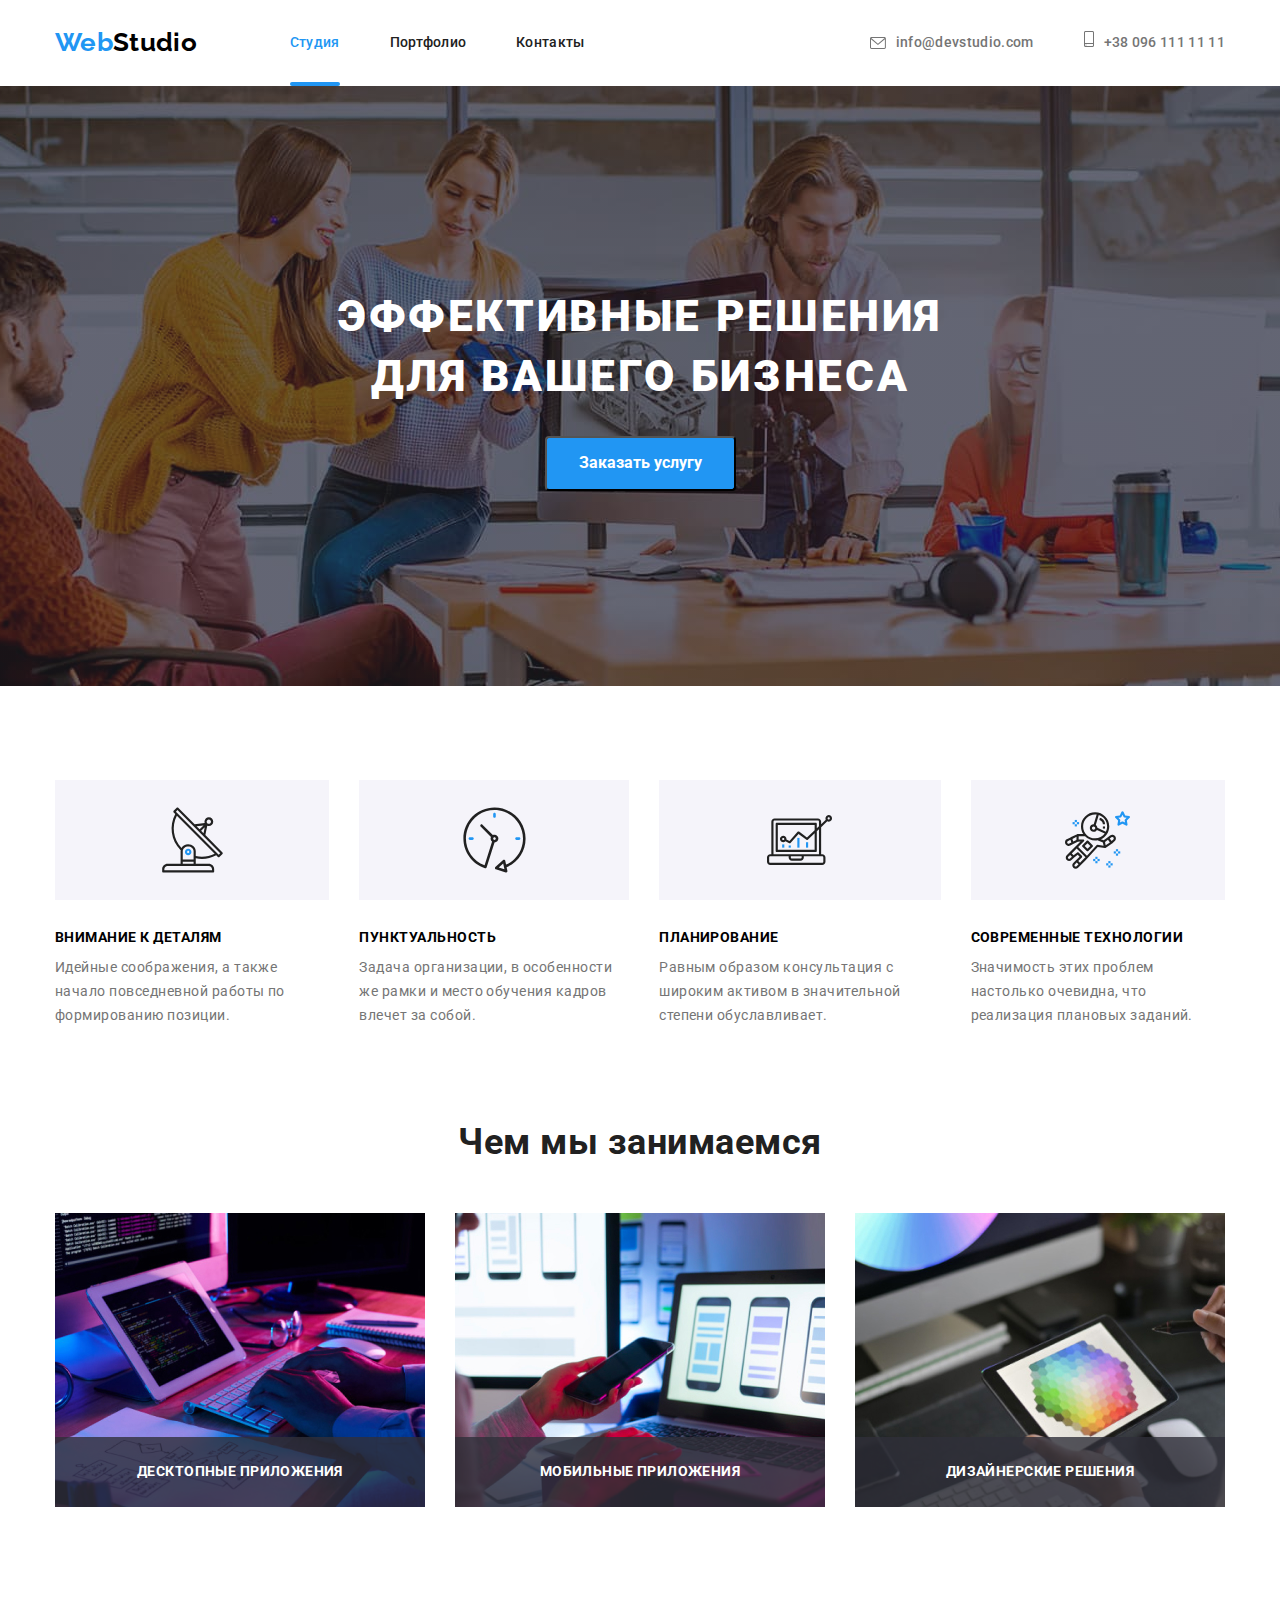
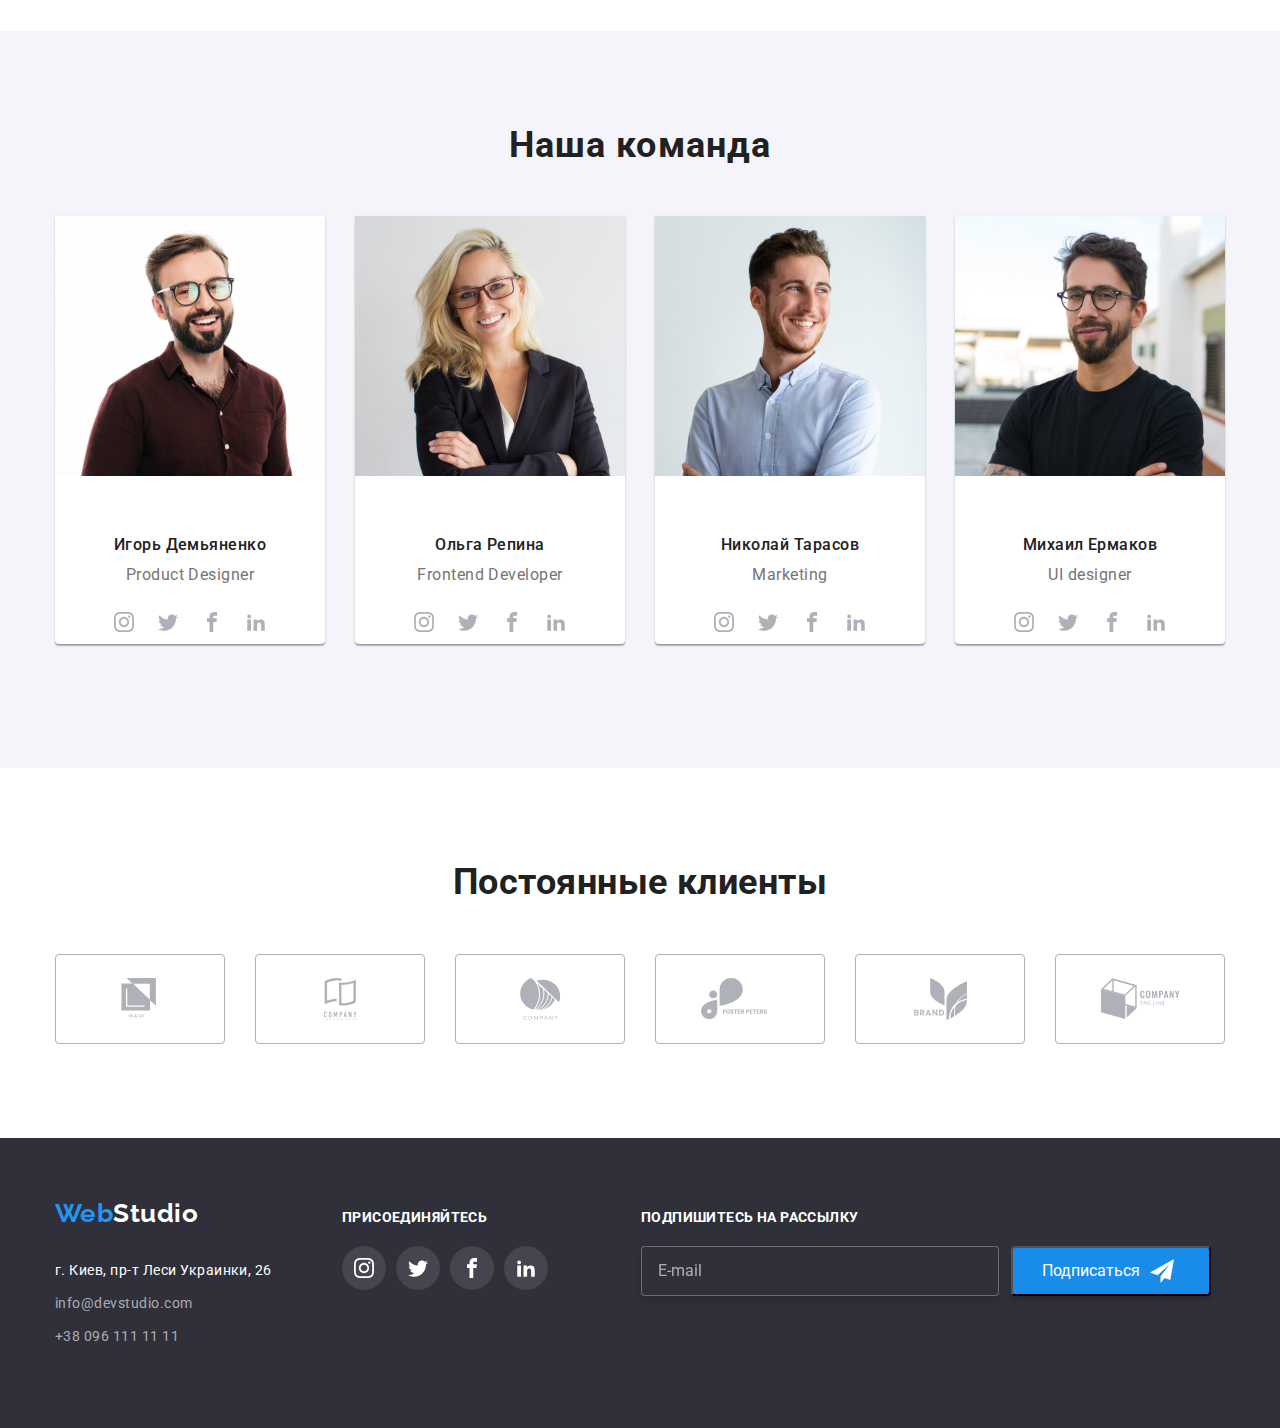
==== index.html @ 9c7c7251 "bbb" ====
<!DOCTYPE html>
<html lang="ru">
  <head>
    <meta charset="UTF-8" />
    <meta name="viewport" content="width=device-width, initial-scale=1.0" />
    <title>WebStudio</title>
    <link
      href="https://fonts.googleapis.com/css2?family=Raleway:wght@700&family=Roboto:wght@400;500;700;900&display=fallback"
      rel="stylesheet"
    />
    <link
      rel="stylesheet"
      href="https://cdnjs.cloudflare.com/ajax/libs/modern-normalize/1.0.0/modern-normalize.min.css"
    />
    <link rel="stylesheet" href="./css/styles.css" />
  </head>
  <body>
    <!-- Логотип и навигация -->
    <header class="nav-and-contacts">
      <div class="container flex-header">
        <nav class="flex-nav">
          <a class="link logo" href="./index.html">
            <span class="accent-color">Web</span>Studio</a
          >
          <ul class="list site-nav text">
            <li class="item">
              <a class="link current" href="./index.html">Студия</a>
            </li>
            <li class="item">
              <a class="link" href="./portfolio.html">Портфолио</a>
            </li>
            <li class="item">
              <a class="link" href="">Контакты</a>
            </li>
          </ul>
        </nav>

        <!-- Контакты -->
        <address class="font-style">
          <ul class="list text contacts">
            <li class="item">
              <a class="link link-addres" href="mailto:info@devstudio.com">
                <svg class="icon-email hover">
                  <use
                    href="./images/symbol-defs2.svg#icon-envelope-hover-1"
                  ></use>
                </svg>
                info@devstudio.com</a
              >
            </li>

            <li class="item link-addres">
              <a class="link" href="tel:+380961111111">
                <svg class="icon-mobile hover">
                  <use href="./images/symbol-defs2.svg#icon-smartphone"></use>
                </svg>
                +38 096 111 11 11</a
              >
            </li>
          </ul>
        </address>
      </div>
    </header>

    <main>
      <!-- Основное содержимое - секция герой -->
      <section class="wrap-hero">
        <div class="banner">
          <h1 class="header-hero">Эффективные решения для вашего бизнеса</h1>
          <button type="button" class="button-text" data-modal-open>
            Заказать услугу
          </button>
        </div>
      </section>

      <!-- 2-я секция - список преимуществ -->
      <section class="wrap-why-we">
        <div class="container">
          <h2 class="hidden-title">Наши преимущества</h2>
          <ul class="list list-why-we">
            <li class="item description icon">
              <div class="icon-container">
                <svg class="icon-size">
                  <use href="./images/svg/symbol-defs.svg#icon-antenna-1"></use>
                </svg>
              </div>
              <h3 class="subtitle-why-we">Внимание к деталям</h3>
              <p class="text mg-zero">
                Идейные соображения, а также начало повседневной работы по
                формированию позиции.
              </p>
            </li>
            <li class="item description icon">
              <div class="icon-container">
                <svg class="icon-size">
                  <use href="./images/svg/symbol-defs.svg#icon-clock-1"></use>
                </svg>
              </div>
              <h3 class="subtitle-why-we">Пунктуальность</h3>
              <p class="text mg-zero">
                Задача организации, в особенности же рамки и место обучения
                кадров влечет за собой.
              </p>
            </li>
            <li class="item description icon">
              <div class="icon-container">
                <svg class="icon-size">
                  <use href="./images/svg/symbol-defs.svg#icon-diagram-1"></use>
                </svg>
              </div>
              <h3 class="subtitle-why-we">Планирование</h3>
              <p class="text mg-zero">
                Равным образом консультация с широким активом в значительной
                степени обуславливает.
              </p>
            </li>
            <li class="item description icon">
              <div class="icon-container">
                <svg class="icon-size">
                  <use
                    href="./images/svg/symbol-defs.svg#icon-astronaut-1"
                  ></use>
                </svg>
              </div>
              <h3 class="subtitle-why-we">Современные технологии</h3>
              <p class="text mg-zero">
                Значимость этих проблем настолько очевидна, что реализация
                плановых заданий.
              </p>
            </li>
          </ul>
        </div>
      </section>
      <!-- ывыва -->
      <!-- 3-я секция - чем мы занимаемся -->
      <section class="wrap-about-us">
        <div class="container">
          <h2 class="header-section">Чем мы занимаемся</h2>
          <ul class="list about-us">
            <li class="item">
              <div class="work-list">
                <img
                  src="./images/1.jpg"
                  alt="Процесс программирования"
                  width="370"
                />
                <h3 class="work-list-title">Десктопные приложения</h3>
              </div>
            </li>
            <li class="item">
              <div class="work-list">
                <img
                  src="./images/2.jpg"
                  alt="Мобильная адаптация программы"
                  width="370"
                />
                <h3 class="work-list-title">Мобильные приложения</h3>
              </div>
            </li>
            <li class="item">
              <div class="work-list">
                <img
                  src="./images/3.jpg"
                  alt="Подбор цветов на планшете"
                  width="370"
                />
                <h3 class="work-list-title">Дизайнерские решения</h3>
              </div>
            </li>
          </ul>
        </div>
      </section>

      <!-- 4-я секция - наша команда -->
      <section class="wrap-our-team">
        <div class="container">
          <h2 class="header-section">Наша команда</h2>
          <ul class="list our-team">
            <li class="item icon-team">
              <img
                class="indent-pic"
                src="./images/igor-demianenko.jpg"
                alt="Фото Игоря Демьяненко"
                width="270"
              />

              <h3 class="subtitle-our-team">Игорь Демьяненко</h3>
              <p class="text-our-team">Product Designer</p>
              <!-- Вставляю разметку для  иконок соцсетей -->
              <ul class="icon-svg">
                <!-- Instagram -->
                <li class="list-team">
                  <a class="icon-set" href="#" aria-label="Instagram icon">
                    <svg class="link-svg">
                      <use
                        href="./images/clients/symbol-defs.svg#icon-instagram"
                      ></use>
                    </svg>
                  </a>
                </li>
                <!-- Twitter -->
                <li class="list-team">
                  <a class="icon-set" href="#" aria-label="twitter icon">
                    <svg class="link-svg">
                      <use
                        href="./images/clients/symbol-defs.svg#icon-twitter"
                      ></use>
                    </svg>
                  </a>
                </li>
                <!-- facebook -->
                <li class="list-team">
                  <a class="icon-set" href="#" aria-label="twitter icon">
                    <svg class="link-svg">
                      <use
                        href="./images/clients/symbol-defs.svg#icon-facebook"
                      ></use>
                    </svg>
                  </a>
                </li>
                <!-- linkedin -->
                <li class="list-team">
                  <a class="icon-set" href="#" aria-label="twitter icon">
                    <svg class="link-svg">
                      <use
                        href="./images/clients/symbol-defs.svg#icon-linkedin2"
                      ></use>
                    </svg>
                  </a>
                </li>
              </ul>
            </li>
            <!-- конец разметки иконок  Игоря демьяненко -->

            <li class="item icon-team">
              <img
                class="indent-pic"
                src="./images/olha-repina.jpg"
                alt="Фото Ольги Репиной"
                width="270"
              />

              <h3 class="subtitle-our-team">Ольга Репина</h3>
              <p class="text-our-team">Frontend Developer</p>

              <ul class="icon-svg">
                <!-- Instagram -->
                <li class="list-team">
                  <a class="icon-set" href="#" aria-label="Instagram icon">
                    <svg class="link-svg">
                      <use
                        href="./images/clients/symbol-defs.svg#icon-instagram"
                      ></use>
                    </svg>
                  </a>
                </li>
                <!-- Twitter -->
                <li class="list-team">
                  <a class="icon-set" href="#" aria-label="twitter icon">
                    <svg class="link-svg">
                      <use
                        href="./images/clients/symbol-defs.svg#icon-twitter"
                      ></use>
                    </svg>
                  </a>
                </li>
                <!-- facebook -->
                <li class="list-team">
                  <a class="icon-set" href="#" aria-label="twitter icon">
                    <svg class="link-svg">
                      <use
                        href="./images/clients/symbol-defs.svg#icon-facebook"
                      ></use>
                    </svg>
                  </a>
                </li>
                <!-- linkedin -->
                <li class="list-team">
                  <a class="icon-set" href="#" aria-label="twitter icon">
                    <svg class="link-svg">
                      <use
                        href="./images/clients/symbol-defs.svg#icon-linkedin2"
                      ></use>
                    </svg>
                  </a>
                </li>
              </ul>
              <!-- конец иконок Ольги Репиной  -->
            </li>
            <li class="item icon-team">
              <img
                class="indent-pic"
                src="./images/nikolay-tarasov.jpg"
                alt="Фото Николая Тарасова"
                width="270"
              />

              <h3 class="subtitle-our-team">Николай Тарасов</h3>
              <p class="text-our-team">Marketing</p>
              <!-- начало иконок Николая тарасова  -->
              <ul class="icon-svg">
                <!-- Instagram -->
                <li class="list-team">
                  <a class="icon-set" href="#" aria-label="Instagram icon">
                    <svg class="link-svg">
                      <use
                        href="./images/clients/symbol-defs.svg#icon-instagram"
                      ></use>
                    </svg>
                  </a>
                </li>
                <!-- Twitter -->
                <li class="list-team">
                  <a class="icon-set" href="#" aria-label="twitter icon">
                    <svg class="link-svg">
                      <use
                        href="./images/clients/symbol-defs.svg#icon-twitter"
                      ></use>
                    </svg>
                  </a>
                </li>
                <!-- facebook -->
                <li class="list-team">
                  <a class="icon-set" href="#" aria-label="twitter icon">
                    <svg class="link-svg">
                      <use
                        href="./images/clients/symbol-defs.svg#icon-facebook"
                      ></use>
                    </svg>
                  </a>
                </li>
                <!-- linkedin -->
                <li class="list-team">
                  <a class="icon-set" href="#" aria-label="twitter icon">
                    <svg class="link-svg">
                      <use
                        href="./images/clients/symbol-defs.svg#icon-linkedin2"
                      ></use>
                    </svg>
                  </a>
                </li>
              </ul>
            </li>
            <li class="item icon-team">
              <img
                class="indent-pic"
                src="./images/michail-ermakov.jpg"
                alt="Фото михаила Ермакова"
                width="270"
              />

              <h3 class="subtitle-our-team">Михаил Ермаков</h3>
              <p class="text-our-team">UI designer</p>
              <!-- начало иконок Михаила Ермакова  -->
              <ul class="icon-svg">
                <!-- Instagram -->
                <li class="list-team">
                  <a class="icon-set" href="#" aria-label="Instagram icon">
                    <svg class="link-svg">
                      <use
                        href="./images/clients/symbol-defs.svg#icon-instagram"
                      ></use>
                    </svg>
                  </a>
                </li>
                <!-- Twitter -->
                <li class="list-team">
                  <a class="icon-set" href="#" aria-label="twitter icon">
                    <svg class="link-svg">
                      <use
                        href="./images/clients/symbol-defs.svg#icon-twitter"
                      ></use>
                    </svg>
                  </a>
                </li>
                <!-- facebook -->
                <li class="list-team">
                  <a class="icon-set" href="#" aria-label="twitter icon">
                    <svg class="link-svg">
                      <use
                        href="./images/clients/symbol-defs.svg#icon-facebook"
                      ></use>
                    </svg>
                  </a>
                </li>
                <!-- linkedin -->
                <li class="list-team">
                  <a class="icon-set" href="#" aria-label="twitter icon">
                    <svg class="link-svg">
                      <use
                        href="./images/clients/symbol-defs.svg#icon-linkedin2"
                      ></use>
                    </svg>
                  </a>
                </li>
              </ul>
            </li>
          </ul>
        </div>
      </section>
    </main>

    <!-- Постоянные клиенты  -->
    <section class="section">
      <div class="container">
        <h2 class="header-section">Постоянные клиенты</h2>
        <ul class="client flexbox list">
          <li class="icon-client">
            <a href="" class="icon-hover-link">
              <svg class="clients-icon" width="44" height="50">
                <use href="./images/clients/symbol-defs.svg#icon-logo-1"></use>
              </svg>
            </a>
          </li>

          <li class="icon-client">
            <a href="" class="icon-hover-link">
              <svg class="clients-icon" width="44" height="50">
                <use href="./images/clients/symbol-defs.svg#icon-logo-2"></use>
              </svg>
            </a>
          </li>

          <li class="icon-client">
            <a href="" class="icon-hover-link">
              <svg class="clients-icon" width="44" height="50">
                <use href="./images/clients/symbol-defs.svg#icon-logo-3"></use>
              </svg>
            </a>
          </li>

          <li class="icon-client">
            <a href="" class="icon-hover-link">
              <svg class="clients-icon" width="44" height="50">
                <use href="./images/clients/symbol-defs.svg#icon-logo-4"></use>
              </svg>
            </a>
          </li>

          <li class="icon-client">
            <a href="" class="icon-hover-link">
              <svg class="clients-icon" width="44" height="50">
                <use href="./images/clients/symbol-defs.svg#icon-logo-5"></use>
              </svg>
            </a>
          </li>

          <li class="icon-client">
            <a href="" class="icon-hover-link">
              <svg class="clients-icon" width="44" height="50">
                <use href="./images/clients/symbol-defs.svg#icon-logo-6"></use>
              </svg>
            </a>
          </li>
        </ul>
      </div>
    </section>

    <!-- Footer -->
    <footer class="background-footer">
      <div class="container footer-flexbox">
        <div class="footer-maps">
          <address class="adress-maps">
            <ul class="list">
              <li class="info">
                <a href="./index.html" class="logo norm link"
                  ><span class="logoblue">Web</span
                  ><span class="logowhait">Studio</span>
                </a>
              </li>
              <li class="info">г. Киев, пр-т Леси Украинки, 26</li>
              <li class="info">
                <a class="alfa" href="mailto:info@devstudio.com"
                  >info@devstudio.com</a
                >
              </li>
              <li class="info">
                <a class="alfa" href="tel:+38-096-111-11-11"
                  >+38 096 111 11 11</a
                >
              </li>
            </ul>
          </address>
        </div>

       

            <!-- конец формы - ПОДПИШИТЕСЬ -->
        <div class="footer-icon">
          <h3 class="title title-icon">присоединяйтесь</h3>
          <ul class="icon-svg">
            <!-- Instagram -->
            <li class="icon-svg-list">
              <a
                class="icon-set footer-icon-set"
                href="#"
                aria-label="Instagram icon"
              >
                <svg class="link-svg footer-link-svg">
                  <use
                    href="./images/clients/symbol-defs.svg#icon-instagram"
                  ></use>
                </svg>
              </a>
            </li>
            <!-- Twitter -->
            <li class="icon-svg-list">
              <a
                class="icon-set footer-icon-set"
                href="#"
                aria-label="twitter icon"
              >
                <svg class="link-svg footer-link-svg">
                  <use
                    href="./images/clients/symbol-defs.svg#icon-twitter"
                  ></use>
                </svg>
              </a>
            </li>
            <!-- facebook -->
            <li class="icon-svg-list">
              <a
                class="icon-set footer-icon-set"
                href="#"
                aria-label="twitter icon"
              >
                <svg class="link-svg footer-link-svg">
                  <use
                    href="./images/clients/symbol-defs.svg#icon-facebook"
                  ></use>
                </svg>
              </a>
            </li>
            <!-- linkedin -->
            <li class="icon-svg-list">
              <a
                class="icon-set footer-icon-set"
                href="#"
                aria-label="twitter icon"
              >
                <svg class="link-svg footer-link-svg">
                  <use
                    href="./images/clients/symbol-defs.svg#icon-linkedin2"
                  ></use>
                </svg>
              </a>
            </li>
          </ul>
        </div>
         <!-- Вставляю форму - ПОДПИШИТЕСЬ НА РАССЫЛКУ -->
         <!-- Подпишитесь на рассылку-->

        <form class="form-field js-speaker-form">
          <label class="label-mail" for="action-mail">
            <b class="call-to-action">Подпишитесь на рассылку</b>
          </label>
          <div class="footer-flex-form">
            <input 
              class="action-mail"
              type="mail"
              id="action-mail"
              name="mail" 
              placeholder="E-mail" 

            />
            <button type="submit" class=" subscribe-btn">
              Подписаться
              <svg class="icon-telega">
                <use href="./images/icon-telega.svg#icon-icon-send"></use>
              </svg>
            </button>
            
      </div>
         
    </footer>


    <div class="backdrop is-hidden" data-modal>
      <div class="modal">
        <button data-modal-close class="close-button">
          <img src="./images/Vector.svg" alt="Закрыть" />
        </button>
       
<form>
   
          
            <form class="form js-speaker-form">
              <h3 class="form-modal-text">Оставьте свои данные, мы Вам перезвоним</h3>
               
              <div class="inputname">
                <label class="form-name" for="name">Имя</label>
             
                <input  class="nameinput" type="text" name="name" id="name"  />
                <svg class="icon-name-form">
            <use href="./images/modalicons/modal-icons.svg#icon-Icon_man">
            </use>
          </svg>
              </div>

              <!-- Оформляю ввод телефона -->

              <div class="inputname">
                <label class="form-name" for="tel">Телефон</label>
                <input class="nameinput" type="text" name="tel" id="tel"  />
              </div>
              <!-- Вставляю почту -->

              <div class="inputname">
                <label  class="form-name" for="email">Почта</label>
                <input class="nameinput"
                  type="text"
                  name="email"
                  id="email"
                  
                />
              </div>

              <!-- поле ввода текста -->
              <div class="inputname">
                <label class="form-name" for="textarea">Комментарий</label>

                <textarea class="textarea"
                  name="textarea"
                  id="textarea"
                  cols="30"
                  rows="10"
                  placeholder="Введите текст"
                ></textarea>
              </div>

              <!-- Чекбокс -->

             <div class="form-checkbox">
                <input type="checkbox" name="policy" id="policy" />
              <label for="policy">
                Соглашаюсь с рассылкой и принимаю
                 <a href=""> Условия договора </a>
                 </label>
                </div>
              <!-- Кнопка заявки -->
              <button type="submit">Отправить</button>
            </form>                 
</form>
       
      </div>
    </div>
    <script src="./js/modal.js"></script>

    <script>
      (() => {
        document
          .querySelector(".js-speaker-form")
          .addEventListener("submit", (e) => {
            e.preventDefault();

            new FormData(e.currentTarget).forEach((value, name) =>
              console.log(${name}: ${value})
            );
          });
      })();
    </script>
  </body>
</html>
---- css/styles.css ----
/* Общее оформление контента */

:root {
  /* Цвета текста */
  --primary-text-color: #757575;
  --header-text-color: #212121;
  --accent-blue-color: #2196f3;
  --accent-white-color: #ffffff;
  --accent-black-color: #000000;
  --accent-rgba-color: rgba(255, 255, 255, 0.6);
  /* Цвета фона */
  --primary-bck-color: #ffffff;
  --secondary-bck-color: #2f303a;
  --bck-section-white: #f5f4fa;
  /* Стили шрифтов */
  --letter: 0.03em;
  --hover-portfolio: rgba(0, 0, 0, 0.12), 0px 4px 4px rgba(0, 0, 0, 0.06),
    1px 4px 6px rgba(0, 0, 0, 0.16);
}

body {
  font-family: "Roboto", sans-serif;
  background-color: var(--primary-bck-color);
  letter-spacing: var(--letter);
  margin: 0;
}

img {
  display: block;
  width: 100%;
  height: auto;
}

.container {
  width: 1200px;
  padding-left: 15px;
  padding-right: 15px;
  margin-left: auto;
  margin-right: auto;
}

.header-section {
  margin-top: 0;
  margin-bottom: 50px;
  font-size: 36px;
  font-weight: 700;
  line-height: 1.15;
  text-align: center;
  color: var(--header-text-color);
}

.text {
  font-size: 14px;
  line-height: 1.71;
  color: var(--primary-text-color);
}

.font-style {
  font-style: normal;
}

.list {
  list-style: none;
  padding: 0;
  margin: 0;
}

.button-text {
  align-items: center;
  border-radius: 4px;
  padding: 10px 32px;

  background-color: var(--accent-blue-color);
  color: var(--accent-white-color);

  font-family: inherit;
  font-weight: 700;
  font-size: 16px;
  line-height: 1.88;
}

.link-addres {
  display: flex;
  align-items: center;
}
.icon-email {
  width: 16px;
  height: 12px;

  margin-right: 10px;

  fill: currentColor;
}
.icon-mobile {
  width: 10px;
  height: 16px;

  margin-right: 10px;

  fill: currentColor;
}

.link-addres:hover,
.link-addres:focus {
  color: var(--accent-blue-color);
}

.link-addres:hover .icon-email {
  fill: var(--accent-blue-color);
}
.link-addres:hover .icon-mobile {
  fill: var(--accent-blue-color);
}

.link {
  text-decoration: none;
}
.a.link {
  display: flex;
}

.link::after {
  content: "";

  position: absolute;
  left: 0;
  bottom: 0;
  opacity: 0;

  display: block;
  width: 100%;
  height: 4px;
  background-color: var(--accent-blue-color);
  border-radius: 2px;
  transition: 250ms cubic-bezier(0.4, 0, 0.2, 1);
}

.link:hover::after,
.link:focus::after {
  opacity: 1;
}

.current.link::after {
  opacity: 1;
}

.site-nav .link {
  display: block;
  padding-top: 35px;
  padding-bottom: 35px;

  position: relative;

  color: var(--primary-text-color);

  text-decoration: none;
  font-family: inherit;
  font-weight: 500;
  font-size: 14px;
  line-height: 1.14;
  letter-spacing: 0.02em;

  transition: 250ms cubic-bezier(0.4, 0, 0.2, 1);
}
.list site-nav text .link {
  color: var(#2196f3);
  text-decoration: none;
  display: inline-block;
}
.list flex-nav text .link {
  display: block;
  padding-top: 35px;
  padding-bottom: 35px;
  position: relative;
  color: var(--primary-text-color);
  text-decoration: none;
  font-family: inherit;
  font-weight: 500;
  font-size: 14px;
  line-height: 1.14;
  letter-spacing: 0.02em;
  transition: 250ms cubic-bezier(0.4, 0, 0.2, 1);
}

.text-overlay {
  position: absolute;
  top: 0;
  left: 0;
  width: 100%;
  height: 100%;
  color: #ffffff;
  background-color: rgba(33, 150, 243, 0.9);
  transform: translate(100%);
  opacity: 1;
}
/* Код Наси */

/* link::after {
  content: "";

  position: absolute;
  left: 0;
  bottom: 0;
  opacity: 0;

  display: block;
  width: 100%;
  height: 4px;
  background-color: var(--accent-color);
  border-radius: 2px;
  transition: 250ms cubic-bezier(0.4, 0, 0.2, 1);
}

.link:hover::after,
.link:focus::after {
  opacity: 1;
}

.link-current.link::after {
  opacity: 1;
} */

.mg-zero {
  margin-top: 0;
  margin-bottom: 0px;
}

/* Логотип */
.logo {
  margin-right: 93px;

  font-family: "Raleway", sans-serif;
  font-size: 26px;
  font-weight: 700;
  line-height: 1.2;
  color: var(--accent-black-color);
  text-decoration: none;
}

.accent-color {
  color: var(--accent-blue-color);
}

/* Навигация */
.nav-and-contacts {
  font-weight: 500;
  line-height: 1;
  letter-spacing: 0.02em;
}

/* иконки */
.mobile .link {
  width: 16px;
}
/* иконки */
.icon-mobile {
  vertical-align: middle;
  display: flex;
  width: 10px;
  height: 16px;
  fill: var(--primary-text-color);
  text-align: center;
}
/* тестовая херня если шо удали */
/* .icon-mobile .icon-email ::before {
  background-position: center;
  height: 80px; */

/* иконки */
.icon-email {
  vertical-align: middle;
  display: flex;
  width: 16px;
  height: 16px;
  text-align: center;
  fill: var(--primary-text-color);
}
.flex-header,
.flex-nav,
.site-nav,
.contacts {
  display: flex;
  align-items: center;
}

.site-nav > .item:not(:last-child),
.contacts > .item:not(:last-child) {
  margin-right: 50px;
}

.flex-nav {
  margin-right: auto;
}

.site-nav .link {
  color: var(--header-text-color);
}

.contacts .link {
  color: var(--primary-text-color);
}

.site-nav .link:hover,
.site-nav .link:focus,
.site-nav .link.current,
.contacts .link:hover,
.contacts .link:focus {
  color: var(--accent-blue-color);
}
.contacts .link {
  display: flex;
}
/* Герой */
.wrap-hero {
  padding-top: 200px;
  padding-bottom: 200px;
  background-image: url(../images/new_hero.jpg);
  text-align: center;
  background: linear-gradient(
      to right,
      rgba(47, 48, 58, 0.4),
      rgba(47, 48, 58, 0.4)
    ),
    url(../images/new_hero.jpg), #c4c4c4;
  background-repeat: no-repeat;
  margin-left: auto;
  margin-right: auto;
  background-position: center;
  max-width: 1600px;
  height: 600px;
}

/* Оформляю иконки под героем. Тут же оформление SVG для 4 Li */
.item.description::before {
  display: block;
  /* тут должен оформить контент */
  content: "";
  background-size: 70px;
  background-repeat: no-repeat;
  background-position: center;
  align-items: center;
  background-color: white;
}

/* Оформляю иконки внизу под фотками команды */

/* прописываю путь каждой иконки- антенна, космонавт, часы и экран . 1- антенна*/
/* .icon-antenna::before {
  background-image: url(../images/svg/antenna.svg);
}
/* вторая  иконка - ссылка- часы */
.icon-clock::before {
  background-image: url(../images/svg/clock.svg);
}
/* третья иконка-монитор */
/* .icon-diagram::before { */
/* background-image: url(../images/svg/diagram.svg); */

/* четвертая иконка- космонавт */
.icon-astronaut::before {
  background-image: url(../images/svg/astronaut.svg);
}
*/ .banner {
  max-width: 696px;
}
/* пропиши для логотипов клиентов */
.clients {
  display: flex;
  justify-content: center;
  align-items: center;
  height: 90px;
  border: 1px solid #afb1b8;
  border-radius: 4px;
}
.clients-icon {
  fill: #afb1b8;
}
.header-hero {
  width: 696px;
  margin-top: 0;
  margin-bottom: 30px;
  font-size: 44px;
  font-weight: 900;
  line-height: 1.37;
  text-transform: uppercase;
  color: var(--accent-white-color);
  margin-left: auto;
  margin-right: auto;
}

/* заголовок героя */
.header-hero,
.wrap-hero .button {
  letter-spacing: 0.06em;
}

/* Кнопка под блоком-героем */
.button {
  display: inline-block;
  padding: 10px 32px;
  min-width: 200px;
  font-size: 16px;
  line-height: 1.9;
  font-weight: 700;
  background-color: var(--accent-blue-color);
}

/* Обертки для секций */

.wrap-why-we {
  padding-top: 94px;
}

.wrap-about-us,
.wrap-our-team {
  padding-top: 94px;
  padding-bottom: 124px;
}

.wrap-our-team {
  font-size: 36px;
  line-height: 1.17;

  letter-spacing: 0.03em;
  margin-top: 0px;

  background-color: #f5f4fa;
}

/* Наши преимущества */
.icon .icon-container {
  display: flex;
  align-items: center;
  justify-content: center;
  background-color: #f5f4fa;
  width: 100%;
  height: 120px;
  margin-bottom: 30px;
}
/* Оформляю SVG планирование */
.icon-size {
  width: 65px;
  height: 70px;
}

.list-why-we {
  display: flex;
}

.list-why-we > .item:not(:last-child) {
  margin-right: 30px;
}

/* Модальное окно ДИВ */

.modal {
  position: absolute;
  min-width: 528px;
  min-height: 581px;
  transform: translate(-50%, -50%) scale(1);
  left: 50%;
  top: 50%;
  padding: 40px;
  background: #ffffff;
  box-shadow: 0px 1px 3px rgba(0, 0, 0, 0.12), 0px 1px 1px rgba(0, 0, 0, 0.14),
    0px 2px 1px rgba(0, 0, 0, 0.2);
  border-radius: 4px;
  transition: 250ms cubic-bezier(0.4, 0, 0.2, 1);
}

/* закрытие кнопки */
/* .btn-close {
  width: 11px;
  height: 11px;

} */

/* Кнопка закрытия модального окна */

/* .button, input {    
  overflow: visible;
} */

/* Оформление кнопки? */
/* .button, [type="button"], [type="reset"], [type="submit"] {
-webkit-appearance: button;
} */

.backdrop {
  position: fixed;
  top: 0;
  left: 0;
  width: 100%;
  height: 100%;
  background-color: rgba(0, 0, 0, 0.2);
  transition: 250ms cubic-bezier(0.4, 0, 0.2, 1);
}

.backdrop.is-hidden {
  opacity: 0;
  pointer-events: none;
}

/* закрытие кнопки */
.close-button {
  position: absolute;
  width: 30px;
  height: 30px;
  top: 8px;
  right: 8px;
  background: var(--accent-white-color);
  border: 1px solid var(--primary-text-color);
  border-radius: 50%;
}

.hidden-title {
  display: none;
  margin-top: 0px;
  margin-bottom: 0px;
}

/* почему мы */
.subtitle-why-we {
  margin-top: 0;
  margin-bottom: 10px;
  font-size: 14px;
  line-height: 1.14;
  text-transform: uppercase;
}

/* Чем мы занимаемся */
.about-us {
  display: flex;
}

.about-us .item {
  width: calc((100% - 30px * 2) / 3);
  margin-right: 30px;
}

.about-us .item:last-child {
  margin-right: 0;
}

/* Наша команда */
.subtitle-our-team {
  font-weight: 500;
  margin-top: 0px;
  margin-bottom: 10px;
  padding-top: 30px;
  font-size: 16px;
  line-height: 1.18;
  letter-spacing: 0.03em;
  color: var(--header-text-color);
}

/* команда */
.our-team {
  display: flex;
  justify-content: center;
}

.our-team .item {
  width: calc((100% - 30px * 3) / 4);
  margin-right: 30px;
}
/* Тени СВГ, границы */
.icon-team {
  text-align: center;
  padding-bottom: 30px;
  background-color: var(--accent-white-color);

  box-shadow: 0px 1px 3px rgba(0, 0, 0, 0.12), 0px 1px 1px rgba(0, 0, 0, 0.14),
    0px 2px 1px rgba(0, 0, 0, 0.2);
  border-radius: 0px 0px 4px 4px;
  width: 270px;
  height: 428px;
}

.our-team .item:last-child {
  margin-right: 0px;
}

.text-our-team {
  margin-top: 0px;
  margin-top: 0;
  margin-bottom: 16px;
  font-size: 16px;
  font-weight: 400;
  line-height: 1.19;
  letter-spacing: 0.03em;
  color: #757575;
}

.indent-pic {
  width: 270px;
  margin-bottom: 30px;
}

/* Портфолио */
/* Обертка */
.wrap-my-project {
  padding-top: 94px;
  padding-bottom: 114px;
}

/* Кнопки */
.radio-btn {
  display: flex;
  justify-content: center;
  align-items: flex-end;
  margin-bottom: 50px;
}

/* оформление кнопки */
.btn {
  padding: 6px 22px;
  border: none;
  min-width: 73px;
  font-family: inherit;
  font-size: 16px;
  font-weight: 500;
  text-align: center;
  line-height: 1.63;
  letter-spacing: var(--letter);
  color: var(--header-text-color);
  border-radius: 4px;
  border: 1px solid transparent;
}

.radio-btn .item:not(:first-child) {
  margin-left: 8px;
}

.btn:hover,
.btn:focus {
  color: #ffffff;
  background-color: var(--accent-blue-color);
}

/* .button, input {    
  overflow: visible;
} */

.section-comand {
  background-color: var(--bck-section-white);
  padding-top: 94px;
  padding-bottom: 94px;
}

.section {
  padding-top: 94px;
  padding-bottom: 94px;
}
.icon-client:not(:last-child) {
  margin-right: 30px;
}

.icon-hover-link {
  background-color: #ffffff;
  display: flex;
  justify-content: center;
  align-items: center;
  width: 170px;
  height: 90px;
  border: 1px solid #afb1b8;
  border-radius: 4px;
  transition: 250ms cubic-bezier(0.4, 0, 0.2, 1);
}
.icon-hover-link:hover .clients-icon,
.icon-hover-link:focus .clients-icon {
  fill: var(--accent-blue-color);
}

.icon-hover-link:hover,
.icon-hover-link:focus {
  border: 1px solid var(--accent-blue-color);
  transform: translate(-250ms) cubic-bezier (0.4, 0, 0.2, 1);
}
/* иконки клиентов */
.clients-icon {
  width: 79px;
  height: 42px;
}

/* Студия. чем мы занимаемся- оформление */
.work-list-title {
  position: absolute;
  width: 100%;
  bottom: 0%;
  margin-top: 0px;
  margin-bottom: 0px;
  padding-top: 27px;
  padding-bottom: 27px;
  color: #ffffff;
  background-color: rgba(47, 48, 58, 0.8);
  font-weight: 700;
  font-size: 14px;
  line-height: 1.14;
  text-align: center;
  letter-spacing: 0.03em;
  text-transform: uppercase;
}
.work-list {
  position: relative;
}

/* ставлю слайдеры на абзацы */
/* .text-overlay {
  margin-top: 0px;
  margin-bottom: 0px;
  padding-top: 63px;
  padding-right: 24px;
  padding-bottom: 63px;
  padding-left: 24px;
  color: var(--white-text-color);
  font-weight: 400;
  font-size: 18px;
  line-height: 1.56;
  letter-spacing: 0.03em;
} */
.poster-overlay {
  position: relative;
  overflow: hidden;
}

.item-overlay:hover,
.item-overlay:focus {
  box-shadow: 0px 1px 1px rgba(0, 0, 0, 0.12), 0px 4px 4px rgba(0, 0, 0, 0.06),
    1px 4px 6px rgba(0, 0, 0, 0.16);
}

.item-overlay:hover .text-overlay,
.item-overlay a:focus .text-overlay {
  transform: translateY(0%);
  transition: 250ms cubic-bezier(0.4, 0, 0.2, 1),
    box-shadow 250ms cubic-bezier(0.4, 0, 0.2, 1);
  opacity: 1;
}

.text-overlay {
  position: absolute;
  top: 0;
  left: 0;
  width: 100%;
  height: 100%;
  color: #ffffff;
  background-color: rgba(33, 150, 243, 0.9);
  transform: translateY(100%);
  opacity: 0;
}

.list-overlay .link:hover .text-hover-portfolio {
  opacity: 1;
}

a {
  list-style: none;
  text-decoration: none;
}

.text-hover-portfolio {
  margin-top: 0px;
  margin-bottom: 0px;
  padding-top: 63px;
  padding-right: 24px;
  padding-bottom: 63px;
  padding-left: 24px;

  color: var(--white-text-color);
  font-weight: 400;
  font-size: 18px;
  line-height: 1.56;
  letter-spacing: 0.03em;
}

/* .slide-link {
  position: absolute;
  top: 0;
  left: 0;
  width: 100%;
  height: 100%;
  color: var(--white-text-color);
  background-color: rgba(33, 150, 243, 0.9);
  transform: translateY(100%);
  opacity: 0;
} */

/* .slide-link .text-overlay {
opacity: 0;
} */

/* .client .flexbox {
  /* убираю левый паддирнг */

/* Список портфолио */
.portfolio {
  display: flex;
  flex-wrap: wrap;
}

.portfolio .item-overlay {
  width: calc((100% - 30px * 2) / 3);
}

.portfolio .item-overlay:not(:nth-child(3n)) {
  margin-right: 30px;
}

.portfolio .item-overlay:not(:nth-last-child(-n + 3)) {
  margin-bottom: 50px;
}

/* .img-portfolio {
  padding-bottom: 20px;
} */

.desc-portfolio {
  padding: 20px 24px;
  border-right: 1px solid #eeeeee;
  border-bottom: 1px solid #eeeeee;
  border-left: 1px solid #eeeeee;
}

.title-portfolio {
  margin-top: 0px;
  margin-bottom: 4px;

  font-size: 18px;
  font-weight: 700;
  line-height: 2;
  letter-spacing: 0.06em;
  color: var(--header-text-color);
}

.text-portfolio {
  line-height: 1.88;
  color: var(--primary-text-color);
}

/* Футеррррр */
.wrap-footer {
  background-color: var(--secondary-bck-color);
  padding-top: 60px;
  padding-bottom: 60px;
}
.icon-svg-list {
  display: flex;
  height: 40;
}
.icon-svg {
  display: flex;
  justify-content: center;
  padding-left: 0;
}
.icon-svg:not(:last-child) {
  margin-right: 10px;
}
/* контейнер с иконками в футере */
.flexbox {
  display: flex;
  color: #ffffff;
  padding-left: 0;
}
.footer-icon-set {
  width: 44px;
  height: 44px;
  fill: Solid rgba(255, 255, 255, 0.1);
}
.footer-icon :hover {
  color: #2196f3;
}
/* Это разметка соцсетей команды перед футером */
.list-team {
  display: flex;
  justify-content: center;
  align-items: center;
  width: 44px;
  height: 44px;
  border-radius: 50%;
  box-sizing: border-box;
}
.portfolio .item-overlay:hover {
  box-shadow: 0px 1px 1px rgba(0, 0, 0, 0.12), 0px 4px 4px rgba(0, 0, 0, 0.06),
    1px 4px 6px rgba(0, 0, 0, 0.16);
}
.title-icon {
  font-family: Roboto;
  font-style: normal;
  font-weight: bold;
  font-size: 14px;
  line-height: 1.14px;
  letter-spacing: 0.03em;
  text-transform: uppercase;
  text-align: center;
}

.link-svg {
  fill: #afb1b8;
  width: 20px;
  height: 20px;
  transition: 250ms cubic-bezier(0.4, 0, 0.2, 1);
}
.icon-set {
  width: 44px;
  height: 44px;
  border-radius: 50%;
  display: flex;
  justify-content: center;
  align-items: center;
}

.icon-set:hover,
.icon-set:focus {
  background-color: var(--accent-blue-color);
}

.icon-set:hover .link-svg,
.icon-set:focus .link-svg {
  fill: var(--accent-white-color);
}
.footer-link-svg {
  width: 20px;
  height: 20px;
}
.grid-contacts {
  width: 231px;
}

.wrap-footer .link {
  color: var(--accent-rgba-color);
}

.logo-footer-marg {
  display: inline-block;
  margin-bottom: 20px;
}

.address-marg {
  margin-bottom: 9px;
  margin-top: 0;
}

.address {
  line-height: 1.46;
}

/* footer */

.background-footer {
  background-color: var(--secondary-bck-color);
  padding-top: 60px;
  padding-bottom: 60px;
}
.footer-flexbox {
  display: flex;
  align-items: baseline;
}

.footer-maps {
  display: block;
  margin-right: 70px;
}

.adress-maps {
  margin-bottom: 20px;
  display: block;

  color: var(--accent-white-color);

  font-style: normal;
}

/* белое лого */
.logowhait {
  color: var(--accent-white-color);
}
.norm {
  display: inline-block;
  margin: 0;
  margin-bottom: 20px;
}
.info {
  display: block;
  margin-bottom: 9px;
  font-size: 14px;
  line-height: 1.72;
}
/* Блок икинок в подвале */
.footer-icon {
  display: block;
  margin-left: 100;
  padding-right: 93px;
}

/* иконки соц сетей в подвале */
.footer-icon-set {
  background-color: rgba(255, 255, 255, 0.1);
}

.footer-link-svg {
  fill: var(--accent-white-color);
}
.icon-svg-list:not(:last-child) {
  margin-right: 10px;
}

.title-icon {
  display: flex;
  align-items: baseline;

  font-size: 14px;
  line-height: 1.14;
  letter-spacing: 0.03em;
  text-transform: uppercase;

  color: var(--accent-white-color);

  margin-top: 0;
  margin-bottom: 20px;
}

/* голубое лого */
.logoblue {
  color: var(--accent-blue-color);
}
.alfa {
  color: var(--accent-rgba-color);
  text-decoration: none;
}

.footer-icon-set {
  background-color: rgba(255, 255, 255, 0.1);
}

/* оформляю модалку */
.form-checkbox a {
  margin-left: 3px;
  text-decoration-line: underline;
  color: var(--accent-blue-color);
}
.form-modal-text {
  display: block;
  text-align: center;
  margin-bottom: 12px;
  font-size: 20px;
  font-weight: 700;
  line-height: 1.15;
  color: var(--header-text-color);
}
.inputname {
  position: relative;
  display: flex;
  flex-direction: column;
}

/* запрет на изменение формы поля ввода текста */
.textarea {
  margin-bottom: 25px;
  padding-left: 16px;
  padding-top: 12px;

  height: 120px;
  border: 1px solid rgba(33, 33, 33, 0.2);
  border-radius: 4px;
  resize: none;
  outline: none;
  transition: border-color var(--transition);
}

.icon-name-form {
  transition: fill 250ms cubic-bezier(0.4, 0, 0.2, 1);

  position: absolute;
  top: 50%;
  transform: translateY(-50%);
  display: inline-block;
  left: 13.5px;

  width: 18px;
  height: 18px;
  fill: var(--primary-text-color);
}
/* кнопка - подпишись на рассылку */
.footer-flex-form {
  display: flex;
}

.action-mail {
  padding-left: 16px;
  margin-right: 12px;
  width: 358px;
  border: 1px solid rgba(255, 255, 255, 0.3);
  border-radius: 4px;
  filter: drop-shadow(0px 4px 4px rgba(0, 0, 0, 0.15));
  background-color: white;
  color: var(--accent-rgba-color);
}

.action-mail::placeholder {
  color: rgba(255, 255, 255, 0.6);
}

.label-mail {
  display: block;
  margin-bottom: 20px;
  color: var(--accent-white-color);
  font-size: 14px;
  line-height: 1.14;
  text-transform: uppercase;
}
/* Позиционирую форму подписки */
.form {
  outline: 1px;
}
.form-name {
  font-size: 12px;
  line-height: 1.17;
  letter-spacing: 0.01em;
  color: var(--primary-text-color);
}
.nameinput {
  height: 40px;
  margin-bottom: 10px;
  padding-left: 43px;
  border: 1px solid rgba(33, 33, 33, 0.2);
  border-radius: 4px;
  transition: border-color var(--transition);
  outline: none;
}
.nameinput:focus {
  border-color: #2196f3;
}

.inputname label {
  margin-bottom: 4px;
}
.inputname input ::placeholder {
  font-size: 14px;
  line-height: 1.14;
  letter-spacing: 0.01em;
  color: rgba(117, 117, 117, 0.5);
}
.call-to-action {
  font-family: Roboto;
  font-style: normal;
  font-weight: bold;
  font-size: 14px;
  line-height: 1.14px;
  letter-spacing: 0.03em;
  text-transform: uppercase;
  text-align: center;
}
.action-mail {
  width: 358px;
  height: 50px;
  border: 1px solid rgba(255, 255, 255, 0.3);
  box-sizing: border-box;
  filter: drop-shadow(0px 4px 4px rgba(0, 0, 0, 0.15));
  border-radius: 4px;
  background: #2f303a;
}

.subscribe-btn {
  display: flex;
  align-items: center;
  margin: 0;
  padding-right: 28px;
  padding-left: 29px;
  width: 200px;
  height: 50px;
  background: #188ce8;
  color: #ffffff;
  box-shadow: 0px 4px 4px rgba(0, 0, 0, 0.15);
  border-radius: 4px;
}
.icon-telega {
  width: 24px;
  height: 24px;
  margin-left: 10px;
  fill: #ffffff;
}
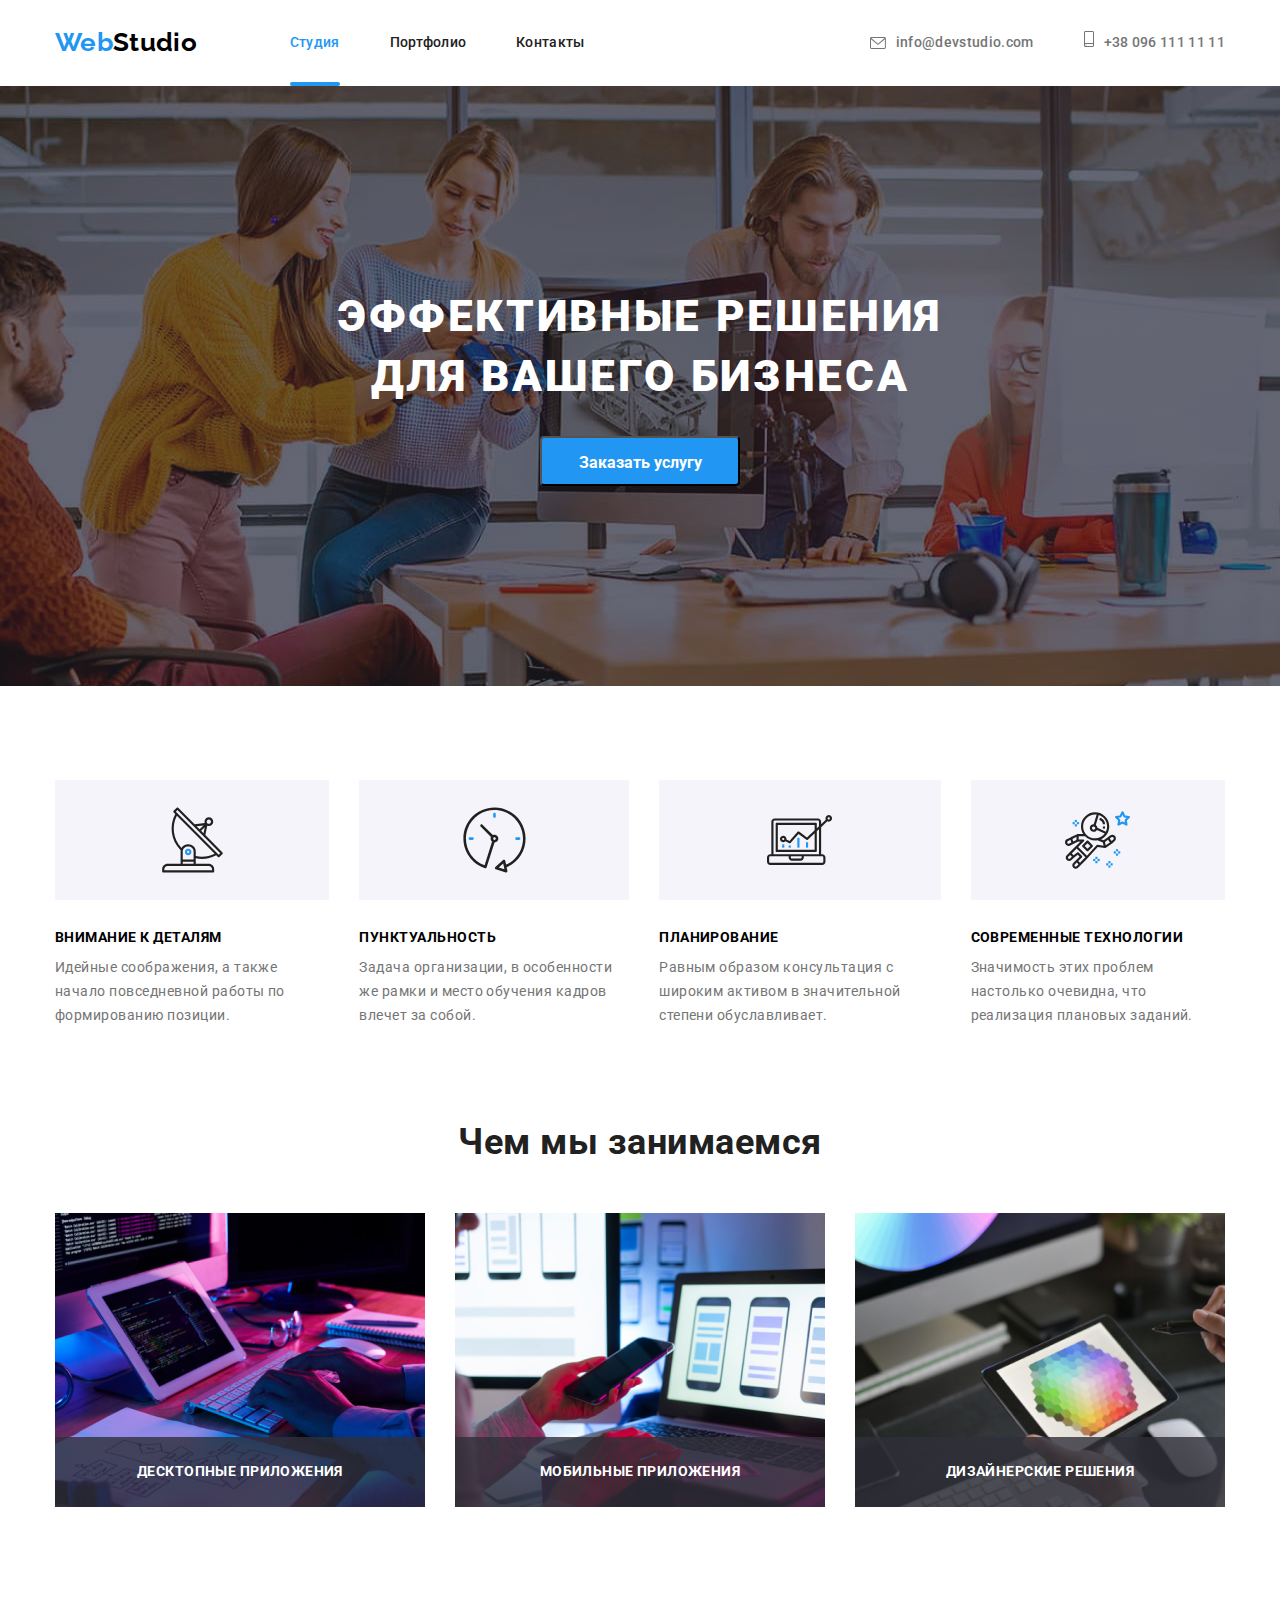
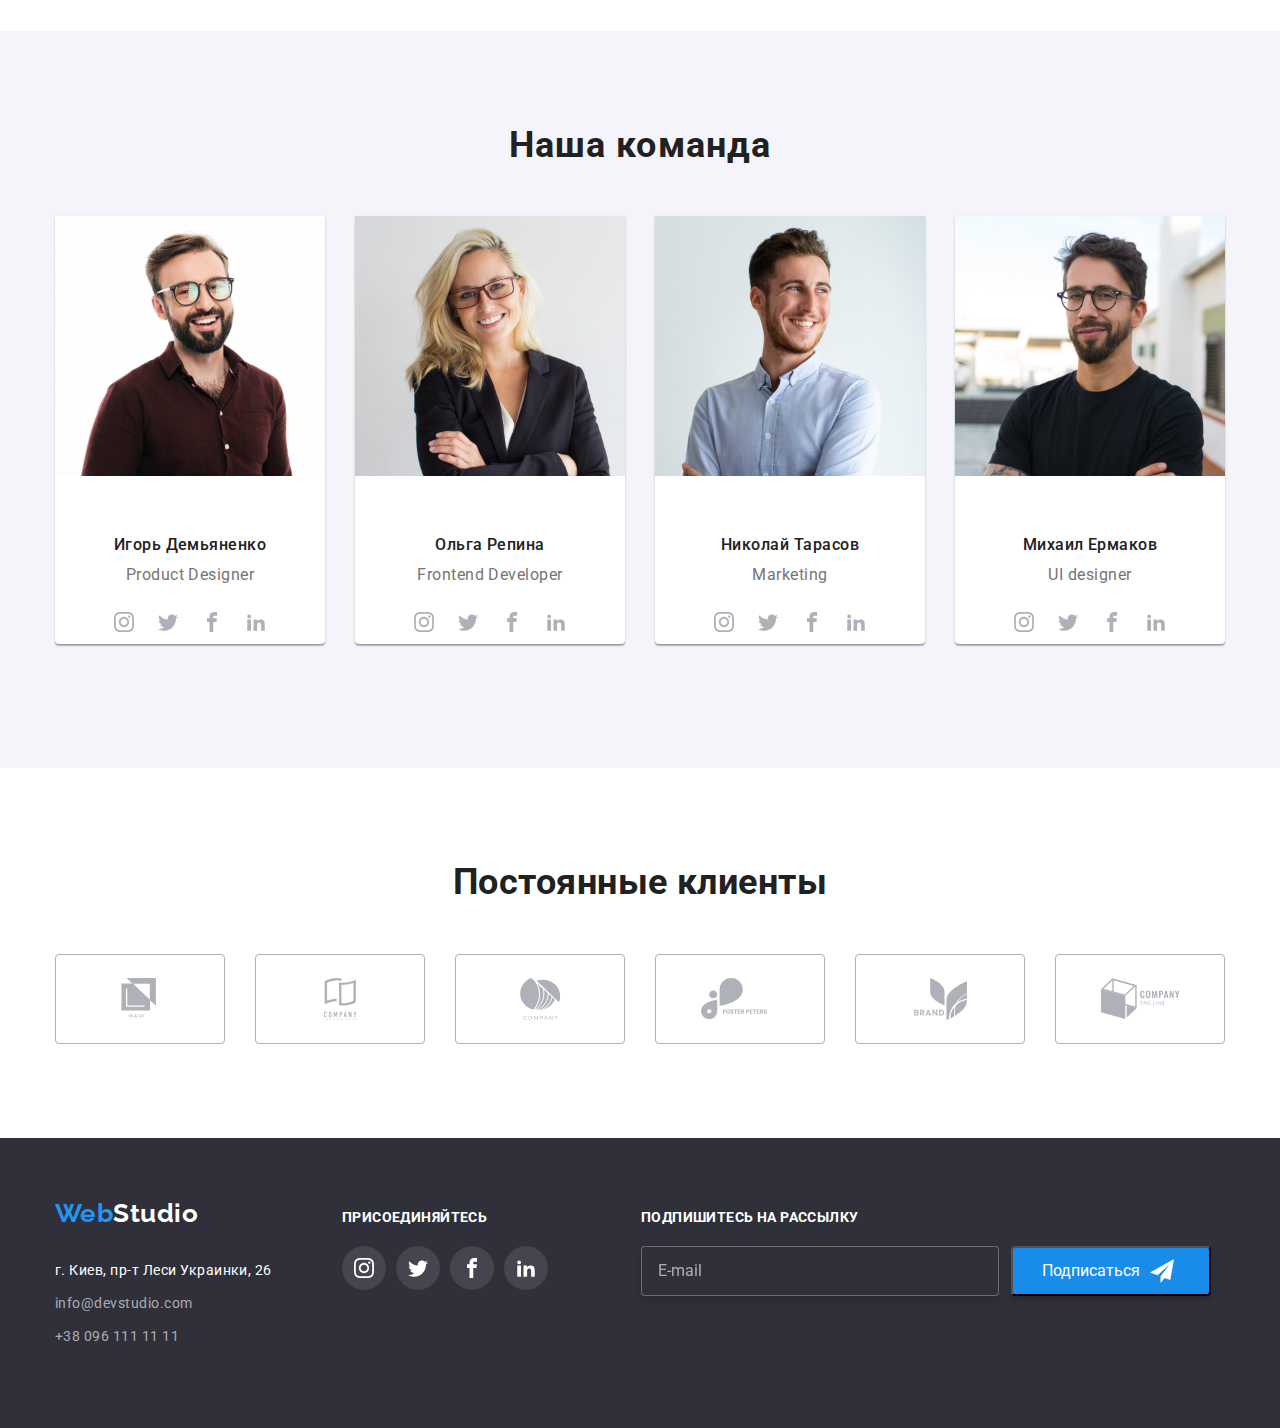
==== commit b399c774: "fixed!!!" ====
--- a/index.html
+++ b/index.html
@@ -483,9 +483,7 @@
           </address>
         </div>
 
-       
-
-            <!-- конец формы - ПОДПИШИТЕСЬ -->
+        <!-- конец формы - ПОДПИШИТЕСЬ -->
         <div class="footer-icon">
           <h3 class="title title-icon">присоединяйтесь</h3>
           <ul class="icon-svg">
@@ -547,101 +545,115 @@
             </li>
           </ul>
         </div>
-         <!-- Вставляю форму - ПОДПИШИТЕСЬ НА РАССЫЛКУ -->
-         <!-- Подпишитесь на рассылку-->
+        <!-- Вставляю форму - ПОДПИШИТЕСЬ НА РАССЫЛКУ -->
+        <!-- Подпишитесь на рассылку-->
 
         <form class="form-field js-speaker-form">
           <label class="label-mail" for="action-mail">
             <b class="call-to-action">Подпишитесь на рассылку</b>
           </label>
           <div class="footer-flex-form">
-            <input 
+            <input
               class="action-mail"
-              type="mail"
+              type="email"
               id="action-mail"
-              name="mail" 
-              placeholder="E-mail" 
-
+              name="mail"
+              placeholder="E-mail"
             />
-            <button type="submit" class=" subscribe-btn">
-              Подписаться
-              <svg class="icon-telega">
+
+            <button type="submit" class="subscribe-btn">
+              Подписаться<svg class="icon-telega">
                 <use href="./images/icon-telega.svg#icon-icon-send"></use>
               </svg>
             </button>
-            
+          </div>
+        </form>
       </div>
-         
     </footer>
-
 
     <div class="backdrop is-hidden" data-modal>
       <div class="modal">
         <button data-modal-close class="close-button">
-          <img src="./images/Vector.svg" alt="Закрыть" />
+          <img class="X" src="./images/Vector.svg" alt="Закрыть" />
         </button>
-       
-<form>
-   
-          
-            <form class="form js-speaker-form">
-              <h3 class="form-modal-text">Оставьте свои данные, мы Вам перезвоним</h3>
-               
-              <div class="inputname">
-                <label class="form-name" for="name">Имя</label>
-             
-                <input  class="nameinput" type="text" name="name" id="name"  />
-                <svg class="icon-name-form">
-            <use href="./images/modalicons/modal-icons.svg#icon-Icon_man">
-            </use>
-          </svg>
-              </div>
-
-              <!-- Оформляю ввод телефона -->
-
-              <div class="inputname">
-                <label class="form-name" for="tel">Телефон</label>
-                <input class="nameinput" type="text" name="tel" id="tel"  />
-              </div>
-              <!-- Вставляю почту -->
-
-              <div class="inputname">
-                <label  class="form-name" for="email">Почта</label>
-                <input class="nameinput"
-                  type="text"
-                  name="email"
-                  id="email"
-                  
-                />
-              </div>
-
-              <!-- поле ввода текста -->
-              <div class="inputname">
-                <label class="form-name" for="textarea">Комментарий</label>
-
-                <textarea class="textarea"
-                  name="textarea"
-                  id="textarea"
-                  cols="30"
-                  rows="10"
-                  placeholder="Введите текст"
-                ></textarea>
-              </div>
-
-              <!-- Чекбокс -->
-
-             <div class="form-checkbox">
-                <input type="checkbox" name="policy" id="policy" />
-              <label for="policy">
-                Соглашаюсь с рассылкой и принимаю
-                 <a href=""> Условия договора </a>
-                 </label>
-                </div>
-              <!-- Кнопка заявки -->
-              <button type="submit">Отправить</button>
-            </form>                 
-</form>
-       
+
+        <form class="form js-speaker-form">
+          <h3 class="form-modal-text">
+            Оставьте свои данные, мы Вам перезвоним
+          </h3>
+
+          <div class="inputname">
+            <label class="form-name" for="name">Имя</label>
+
+            <input
+              class="nameinput"
+              type="text"
+              required
+              name="name"
+              id="name"
+            />
+            <svg class="icon-name-form">
+              <use
+                href="./images/modalicons/modal-icons.svg#icon-Icon_man"
+              ></use>
+            </svg>
+          </div>
+
+          <!-- Оформляю ввод телефона -->
+
+          <div class="inputname">
+            <label class="form-name" for="tel">Телефон</label>
+            <input class="nameinput" type="text" required name="tel" id="tel" />
+            <svg class="icon-name-form">
+              <use
+                href="./images/modalicons/modal-icons.svg#icon-Modal_phone"
+              ></use>
+            </svg>
+          </div>
+          <!-- Вставляю почту -->
+
+          <div class="inputname">
+            <label class="form-name" for="email">Почта</label>
+            <input
+              class="nameinput"
+              type="text"
+              required
+              name="email"
+              id="email"
+            />
+            <svg class="icon-name-form">
+              <use
+                href="./images/modalicons/modal-icons.svg#icon-modal_email"
+              ></use>
+            </svg>
+          </div>
+
+          <!-- поле ввода текста -->
+          <div class="inputname">
+            <label class="form-name" for="textarea">Комментарий</label>
+
+            <textarea
+              class="textarea"
+              name="textarea"
+              id="textarea"
+              cols="30"
+              rows="10"
+              placeholder="Введите текст"
+            ></textarea>
+          </div>
+
+          <!-- Чекбокс -->
+
+          <div class="form-checkbox">
+            <input type="checkbox" name="policy" id="policy" />
+            <label class="policy" for="policy">
+              Соглашаюсь с рассылкой и принимаю
+              <a href=""> Условия договора </a>
+            </label>
+          </div>
+          <!-- Кнопка заявки -->
+          <button class="form-button" type="submit">Отправить</button>
+        </form>
       </div>
     </div>
     <script src="./js/modal.js"></script>
--- a/css/styles.css
+++ b/css/styles.css
@@ -18,6 +18,7 @@
     1px 4px 6px rgba(0, 0, 0, 0.16);
 }
 
+/* Общие стили применяемые к тегу Боди */
 body {
   font-family: "Roboto", sans-serif;
   background-color: var(--primary-bck-color);
@@ -30,7 +31,7 @@
   width: 100%;
   height: auto;
 }
-
+/* пармаметры контейнера */
 .container {
   width: 1200px;
   padding-left: 15px;
@@ -38,7 +39,7 @@
   margin-left: auto;
   margin-right: auto;
 }
-
+/* Хедер- секция - Чем мы занимаемся */
 .header-section {
   margin-top: 0;
   margin-bottom: 50px;
@@ -49,6 +50,7 @@
   color: var(--header-text-color);
 }
 
+/* Подвязаны стили текста */
 .text {
   font-size: 14px;
   line-height: 1.71;
@@ -59,17 +61,20 @@
   font-style: normal;
 }
 
+/* убирает маркированные списки по всему сайту */
 .list {
   list-style: none;
   padding: 0;
   margin: 0;
 }
 
+/* оформление кнопки модалки -Заказать услугу */
 .button-text {
   align-items: center;
   border-radius: 4px;
   padding: 10px 32px;
-
+  min-width: 200px;
+  height: 50px;
   background-color: var(--accent-blue-color);
   color: var(--accent-white-color);
 
@@ -79,10 +84,12 @@
   line-height: 1.88;
 }
 
+/* ссылки на почту и тел в контактах хедера */
 .link-addres {
   display: flex;
   align-items: center;
 }
+/* иконка почты SVG в контактах вверху с ховером */
 .icon-email {
   width: 16px;
   height: 12px;
@@ -91,6 +98,7 @@
 
   fill: currentColor;
 }
+/* иконка мобилы SVG в контактах сверху */
 .icon-mobile {
   width: 10px;
   height: 16px;
@@ -100,6 +108,7 @@
   fill: currentColor;
 }
 
+/* ховеры на иконки SVG вверху в контактах */
 .link-addres:hover,
 .link-addres:focus {
   color: var(--accent-blue-color);
@@ -112,6 +121,7 @@
   fill: var(--accent-blue-color);
 }
 
+/* псевдокласс - ссылка на переключение страницы - портфолио, контакты */
 .link {
   text-decoration: none;
 }
@@ -144,6 +154,7 @@
   opacity: 1;
 }
 
+/* Это три кнопки навигации сайта Студия, портфолио, контакты */
 .site-nav .link {
   display: block;
   padding-top: 35px;
@@ -162,6 +173,7 @@
 
   transition: 250ms cubic-bezier(0.4, 0, 0.2, 1);
 }
+/* это UL в которой логотип в футере и контакты */
 .list site-nav text .link {
   color: var(#2196f3);
   text-decoration: none;
@@ -182,6 +194,7 @@
   transition: 250ms cubic-bezier(0.4, 0, 0.2, 1);
 }
 
+/* это 9 блоков в портфолио с текстом и ховером */
 .text-overlay {
   position: absolute;
   top: 0;
@@ -220,6 +233,7 @@
   opacity: 1;
 } */
 
+/* это текст обернутый в -p- для каждого из 9 ти проектов в портфолио */
 .mg-zero {
   margin-top: 0;
   margin-bottom: 0px;
@@ -360,9 +374,7 @@
 .icon-astronaut::before {
   background-image: url(../images/svg/astronaut.svg);
 }
-*/ .banner {
-  max-width: 696px;
-}
+
 /* пропиши для логотипов клиентов */
 .clients {
   display: flex;
@@ -411,12 +423,14 @@
   padding-top: 94px;
 }
 
+/* толком не понял за что он отвечает */
 .wrap-about-us,
 .wrap-our-team {
   padding-top: 94px;
   padding-bottom: 124px;
 }
 
+/* положение текста в блоке - наша команда- портфолио */
 .wrap-our-team {
   font-size: 36px;
   line-height: 1.17;
@@ -1038,11 +1052,23 @@
   margin-left: 3px;
   text-decoration-line: underline;
   color: var(--accent-blue-color);
-}
+  margin-bottom: 34px;
+  align-items: center;
+}
+
+label {
+  font-size: 14px;
+}
+
+/* Политика -принятие условий */
+.policy {
+  margin: 0px 0px 34px;
+}
+
 .form-modal-text {
   display: block;
   text-align: center;
-  margin-bottom: 12px;
+  margin: 0px 0px 12px;
   font-size: 20px;
   font-weight: 700;
   line-height: 1.15;
@@ -1059,10 +1085,9 @@
   margin-bottom: 25px;
   padding-left: 16px;
   padding-top: 12px;
-
+  width: 448px;
   height: 120px;
   border: 1px solid rgba(33, 33, 33, 0.2);
-  border-radius: 4px;
   resize: none;
   outline: none;
   transition: border-color var(--transition);
@@ -1079,13 +1104,27 @@
 
   width: 18px;
   height: 18px;
-  fill: var(--primary-text-color);
+  fill: var(--header-text-color);
 }
 /* кнопка - подпишись на рассылку */
 .footer-flex-form {
   display: flex;
 }
-
+/* кнопка в модалке */
+.form-button {
+  position: absolute;
+  width: 200px;
+  height: 50px;
+  left: 165px;
+  padding: 10px 32px;
+  font-size: 16px;
+  border: 0px;
+  background: rgb(24, 140, 232);
+  color: var(--accent-white-color);
+  box-shadow: rgba(0, 0, 0, 0.15) 0px 4px 4px;
+  border-radius: 4px;
+  margin-top: 30px;
+}
 .action-mail {
   padding-left: 16px;
   margin-right: 12px;
@@ -1118,24 +1157,28 @@
   line-height: 1.17;
   letter-spacing: 0.01em;
   color: var(--primary-text-color);
+  padding-bottom: 4px;
 }
 .nameinput {
   height: 40px;
   margin-bottom: 10px;
-  padding-left: 43px;
+  padding-left: 42px;
   border: 1px solid rgba(33, 33, 33, 0.2);
   border-radius: 4px;
-  transition: border-color var(--transition);
+  transition: border-color #2196f3;
   outline: none;
-}
-.nameinput:focus {
+  width: 448px;
+  height: 40px;
+}
+/* Трем иконкам в модалке даю ховер */
+.nameinput input {
   border-color: #2196f3;
 }
 
-.inputname label {
+/* .inputname label :hover {
   margin-bottom: 4px;
-}
-.inputname input ::placeholder {
+} */
+.inputname ::placeholder {
   font-size: 14px;
   line-height: 1.14;
   letter-spacing: 0.01em;
@@ -1180,3 +1223,14 @@
   margin-left: 10px;
   fill: #ffffff;
 }
+/* отодвину кнопку в модалке вниз от надписи */
+
+/* X это крестик закрывающий кнопку в модалке */
+.x {
+  width: 30px;
+  height: 30px;
+  top: 229px;
+  left: 1 025px;
+  border: 1px;
+  color: #ffffff;
+}
